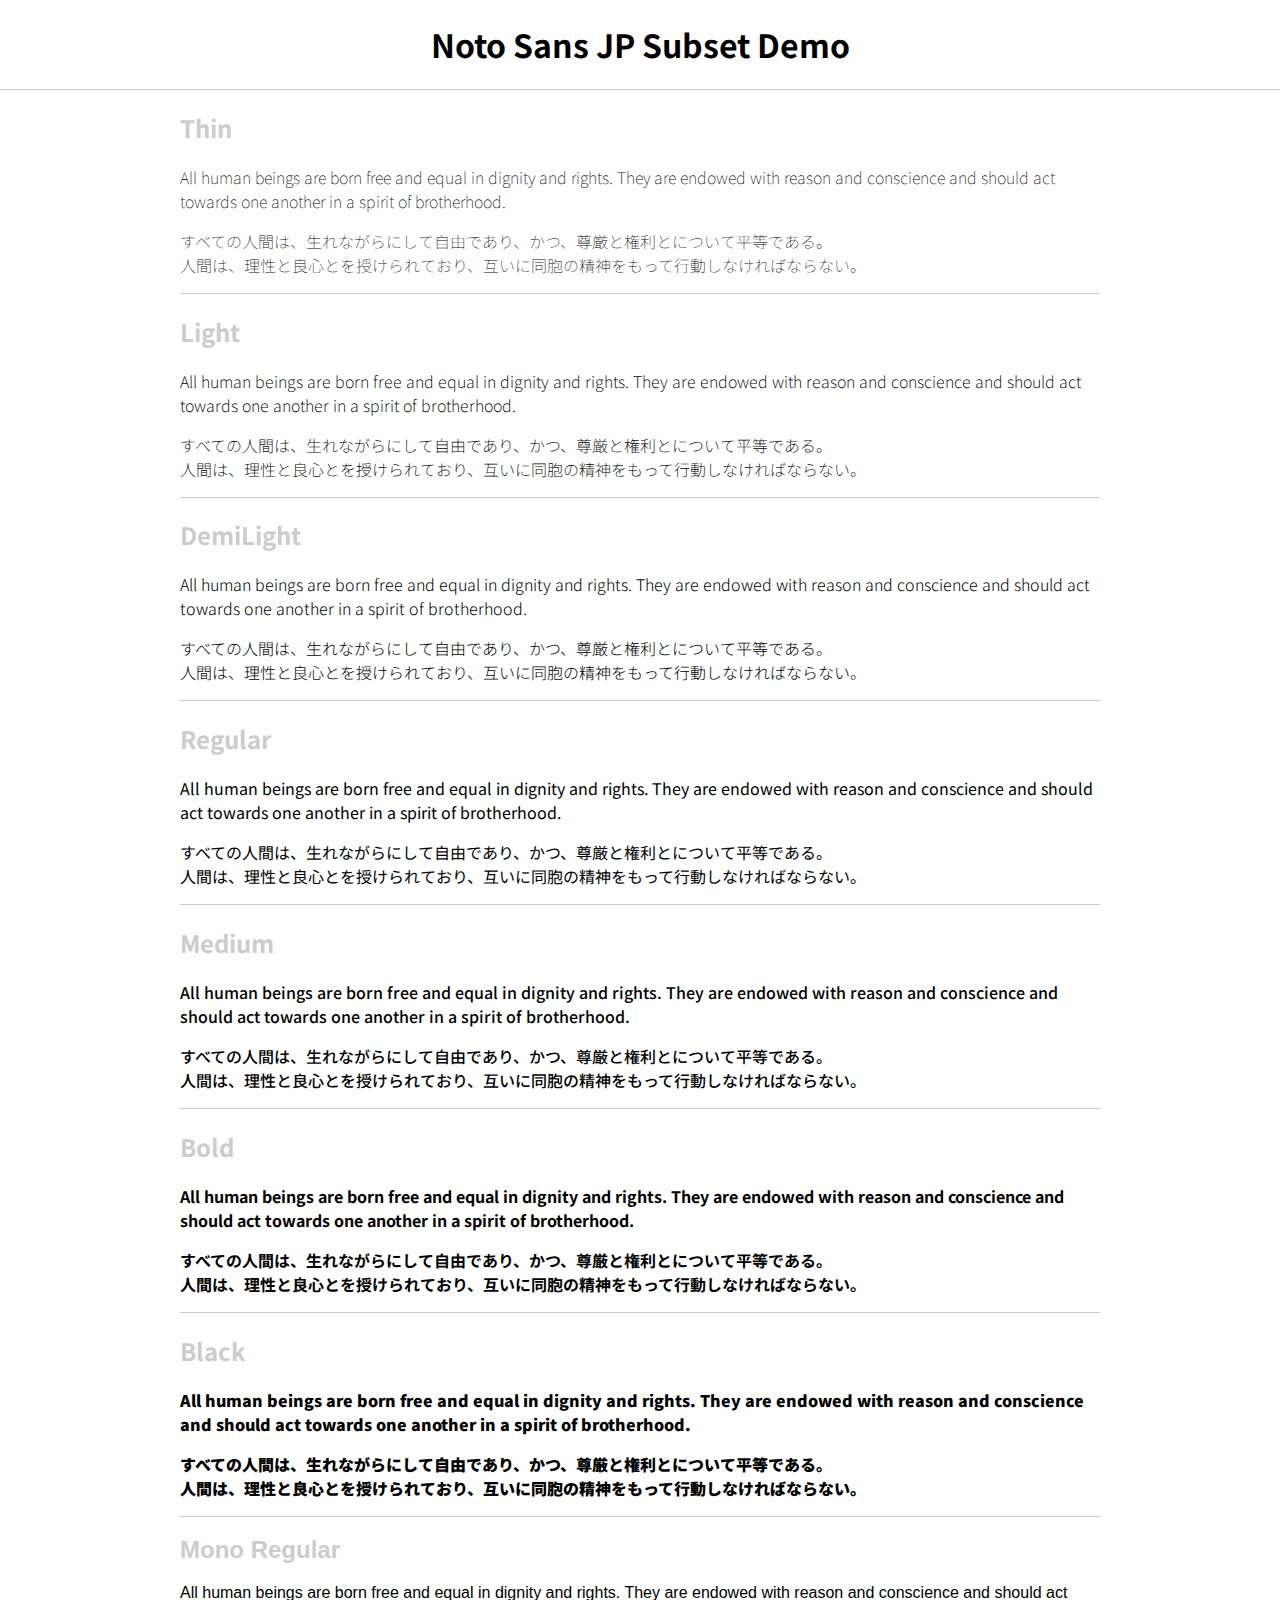
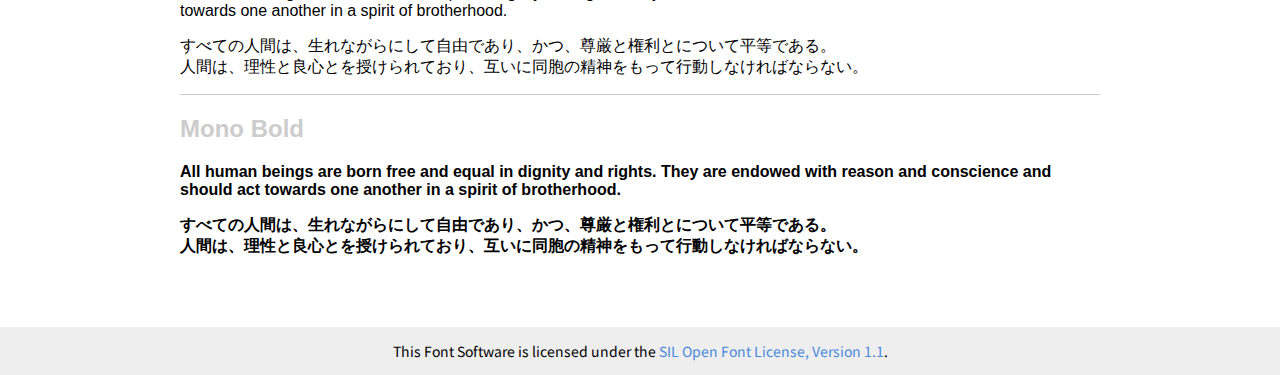
==== docs/test/cdn/index.html @ c7f7812f "Update docs" ====
<!DOCTYPE html>
<html lang="ja">
<head>
	<meta charset="UTF-8">
	<title>Noto Sans JP Subset Demo</title>
	<link rel="preconnect" href="https://fonts.gstatic.com">
	<link href="https://fonts.googleapis.com/css2?family=Noto+Sans+JP:wght@100;300;400;500;700;900&display=swap" rel="stylesheet">
	<link rel="stylesheet" href="assets/css/main.css">
</head>
<body>
	<header>
		<h1>Noto Sans JP Subset Demo</h1>
	</header>
	<hr>
	<div class="container">
		<h2>Thin</h2>
		<div class="thin">
			<p>All human beings are born free and equal in dignity and rights. They are endowed with reason and conscience and should act towards one another in a spirit of brotherhood.</p>
			<p>すべての人間は、生れながらにして自由であり、かつ、尊厳と権利とについて平等である。<br>人間は、理性と良心とを授けられており、互いに同胞の精神をもって行動しなければならない。</p>
		</div>
		<hr>
		<h2>Light</h2>
		<div class="light">
			<p>All human beings are born free and equal in dignity and rights. They are endowed with reason and conscience and should act towards one another in a spirit of brotherhood.</p>
			<p>すべての人間は、生れながらにして自由であり、かつ、尊厳と権利とについて平等である。<br>人間は、理性と良心とを授けられており、互いに同胞の精神をもって行動しなければならない。</p>
		</div>
		<hr>
		<h2>DemiLight</h2>
		<div class="demilight">
			<p>All human beings are born free and equal in dignity and rights. They are endowed with reason and conscience and should act towards one another in a spirit of brotherhood.</p>
			<p>すべての人間は、生れながらにして自由であり、かつ、尊厳と権利とについて平等である。<br>人間は、理性と良心とを授けられており、互いに同胞の精神をもって行動しなければならない。</p>
		</div>
		<hr>
		<h2>Regular</h2>
		<div class="regular">
			<p>All human beings are born free and equal in dignity and rights. They are endowed with reason and conscience and should act towards one another in a spirit of brotherhood.</p>
			<p>すべての人間は、生れながらにして自由であり、かつ、尊厳と権利とについて平等である。<br>人間は、理性と良心とを授けられており、互いに同胞の精神をもって行動しなければならない。</p>
		</div>
		<hr>
		<h2>Medium</h2>
		<div class="medium">
			<p>All human beings are born free and equal in dignity and rights. They are endowed with reason and conscience and should act towards one another in a spirit of brotherhood.</p>
			<p>すべての人間は、生れながらにして自由であり、かつ、尊厳と権利とについて平等である。<br>人間は、理性と良心とを授けられており、互いに同胞の精神をもって行動しなければならない。</p>
		</div>
		<hr>
		<h2>Bold</h2>
		<div class="bold">
			<p>All human beings are born free and equal in dignity and rights. They are endowed with reason and conscience and should act towards one another in a spirit of brotherhood.</p>
			<p>すべての人間は、生れながらにして自由であり、かつ、尊厳と権利とについて平等である。<br>人間は、理性と良心とを授けられており、互いに同胞の精神をもって行動しなければならない。</p>
		</div>
		<hr>
		<h2>Black</h2>
		<div class="black">
			<p>All human beings are born free and equal in dignity and rights. They are endowed with reason and conscience and should act towards one another in a spirit of brotherhood.</p>
			<p>すべての人間は、生れながらにして自由であり、かつ、尊厳と権利とについて平等である。<br>人間は、理性と良心とを授けられており、互いに同胞の精神をもって行動しなければならない。</p>
		</div>
		<hr>
		<div class="noto-mono">
			<h2>Mono Regular</h2>
			<div class="regular">
				<p>All human beings are born free and equal in dignity and rights. They are endowed with reason and conscience and should act towards one another in a spirit of brotherhood.</p>
				<p>すべての人間は、生れながらにして自由であり、かつ、尊厳と権利とについて平等である。<br>人間は、理性と良心とを授けられており、互いに同胞の精神をもって行動しなければならない。</p>
			</div>
			<hr>
			<h2>Mono Bold</h2>
			<div class="bold">
				<p>All human beings are born free and equal in dignity and rights. They are endowed with reason and conscience and should act towards one another in a spirit of brotherhood.</p>
				<p>すべての人間は、生れながらにして自由であり、かつ、尊厳と権利とについて平等である。<br>人間は、理性と良心とを授けられており、互いに同胞の精神をもって行動しなければならない。</p>
			</div>
		</div>
	</div>
	<footer>
		<p>This Font Software is licensed under the <a href="https://github.com/ixkaito/NotoSansCJKjp-webfonts/blob/master/LICENSE">SIL Open Font License, Version 1.1</a>.</p>
	</footer>
</body>
</html>
---- docs/test/cdn/assets/css/main.css ----
html{
	box-sizing:border-box
}

*,
*::after,
*::before{
	box-sizing:inherit
}

body {
	margin: 0;
	padding: 0;
	font-family: "Noto Sans JP", sans-serif;
}

a {
	color: #4a89dc;
	text-decoration: none;
}

a:hover {
	text-decoration: underline;
}

h2 {
	color: #ccc;
}

hr {
	border: 0;
	border-top: 1px solid #ccc;
}

header {
	text-align: center;
	padding: 0 20px;
}

footer {
	background: #eee;
	font-size: 14px;
	margin-top: 5em;
	overflow: hidden;
	padding: 0 20px;
	text-align: center;
}

.container {
	margin: auto;
	max-width: 960px;
	padding: 0 20px;
}

.noto-mono {
	font-family: "Noto Sans Mono JP", sans-serif;
}

.thin {
	font-weight: 100;
}

.light {
	font-weight: 200;
}

.demilight {
	font-weight: 300;
}

.regular {
	font-weight: 400;
}

.medium {
	font-weight: 500;
}

.bold {
	font-weight: 700;
}

.black {
	font-weight: 900;
}
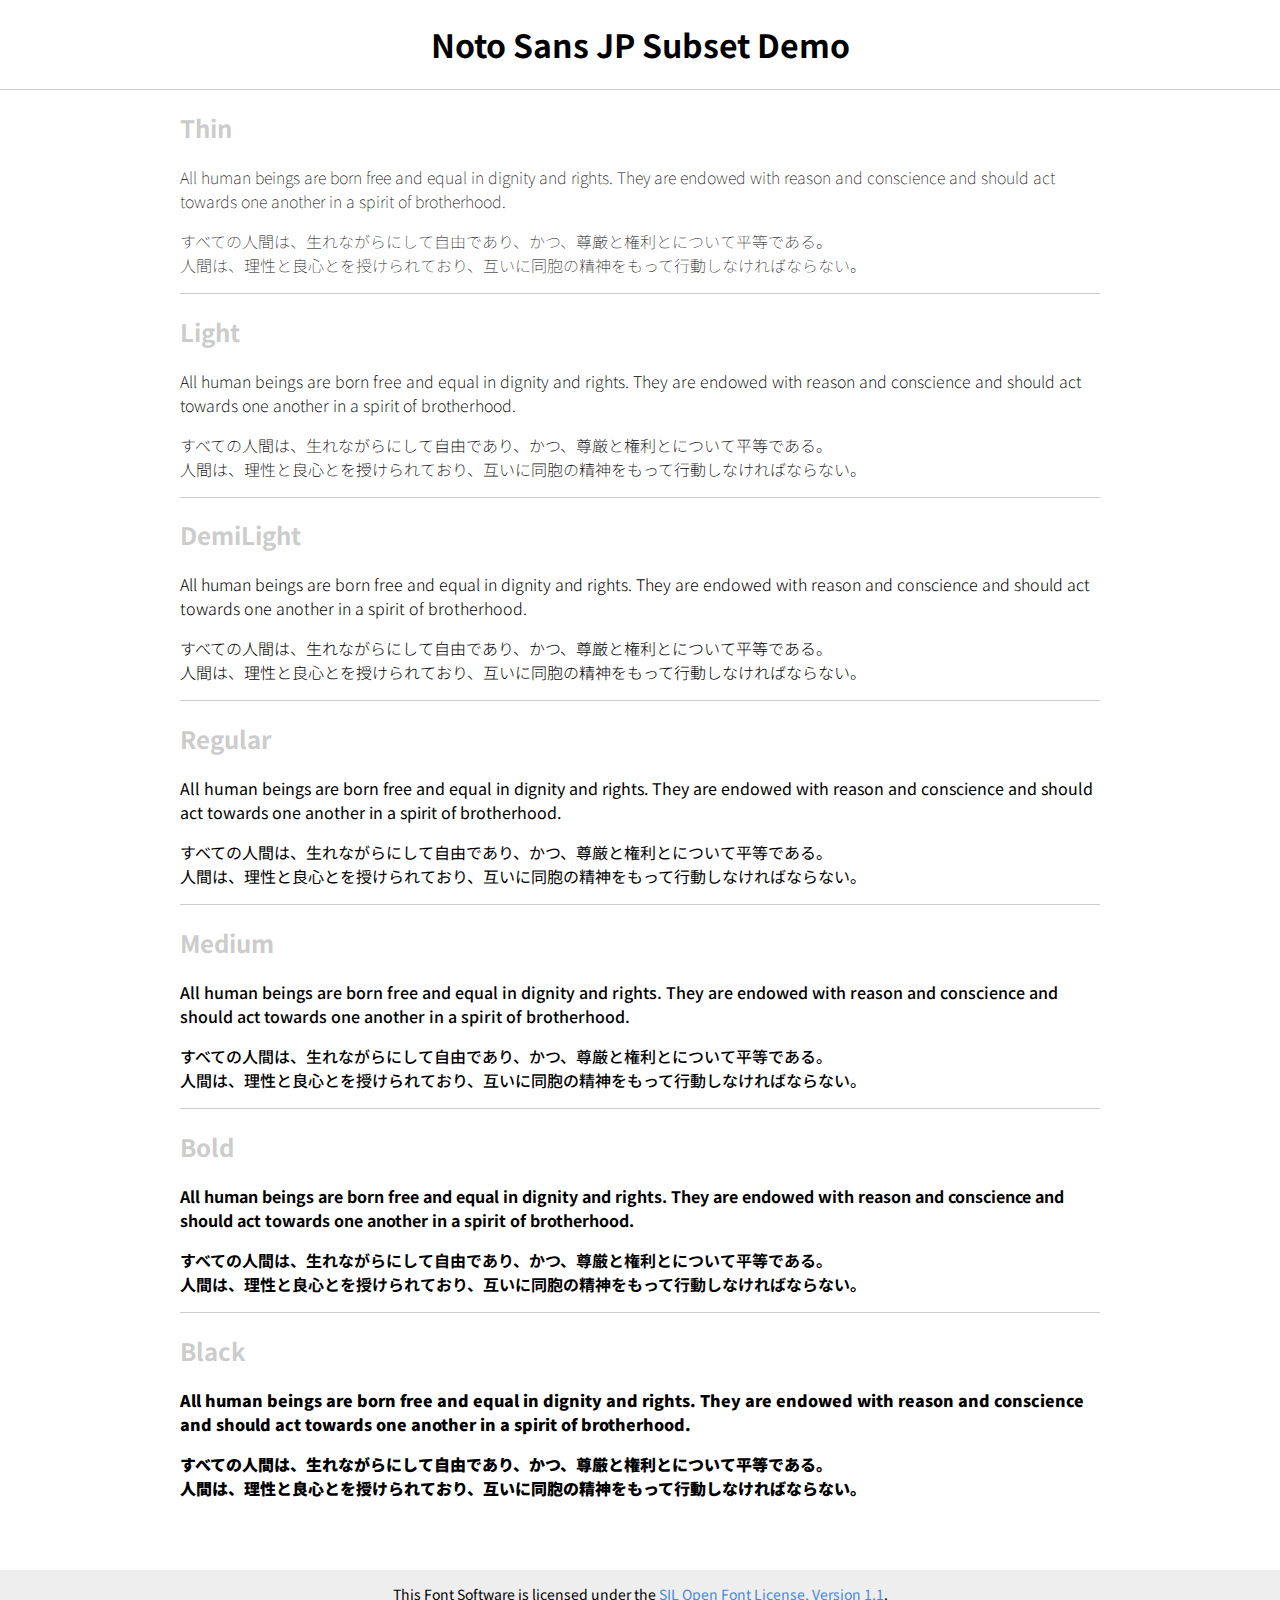
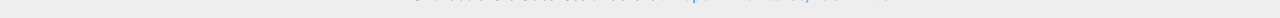
==== commit dc023d20: "Update docs" ====
--- a/docs/test/cdn/index.html
+++ b/docs/test/cdn/index.html
@@ -54,20 +54,6 @@
 			<p>All human beings are born free and equal in dignity and rights. They are endowed with reason and conscience and should act towards one another in a spirit of brotherhood.</p>
 			<p>すべての人間は、生れながらにして自由であり、かつ、尊厳と権利とについて平等である。<br>人間は、理性と良心とを授けられており、互いに同胞の精神をもって行動しなければならない。</p>
 		</div>
-		<hr>
-		<div class="noto-mono">
-			<h2>Mono Regular</h2>
-			<div class="regular">
-				<p>All human beings are born free and equal in dignity and rights. They are endowed with reason and conscience and should act towards one another in a spirit of brotherhood.</p>
-				<p>すべての人間は、生れながらにして自由であり、かつ、尊厳と権利とについて平等である。<br>人間は、理性と良心とを授けられており、互いに同胞の精神をもって行動しなければならない。</p>
-			</div>
-			<hr>
-			<h2>Mono Bold</h2>
-			<div class="bold">
-				<p>All human beings are born free and equal in dignity and rights. They are endowed with reason and conscience and should act towards one another in a spirit of brotherhood.</p>
-				<p>すべての人間は、生れながらにして自由であり、かつ、尊厳と権利とについて平等である。<br>人間は、理性と良心とを授けられており、互いに同胞の精神をもって行動しなければならない。</p>
-			</div>
-		</div>
 	</div>
 	<footer>
 		<p>This Font Software is licensed under the <a href="https://github.com/ixkaito/NotoSansCJKjp-webfonts/blob/master/LICENSE">SIL Open Font License, Version 1.1</a>.</p>
